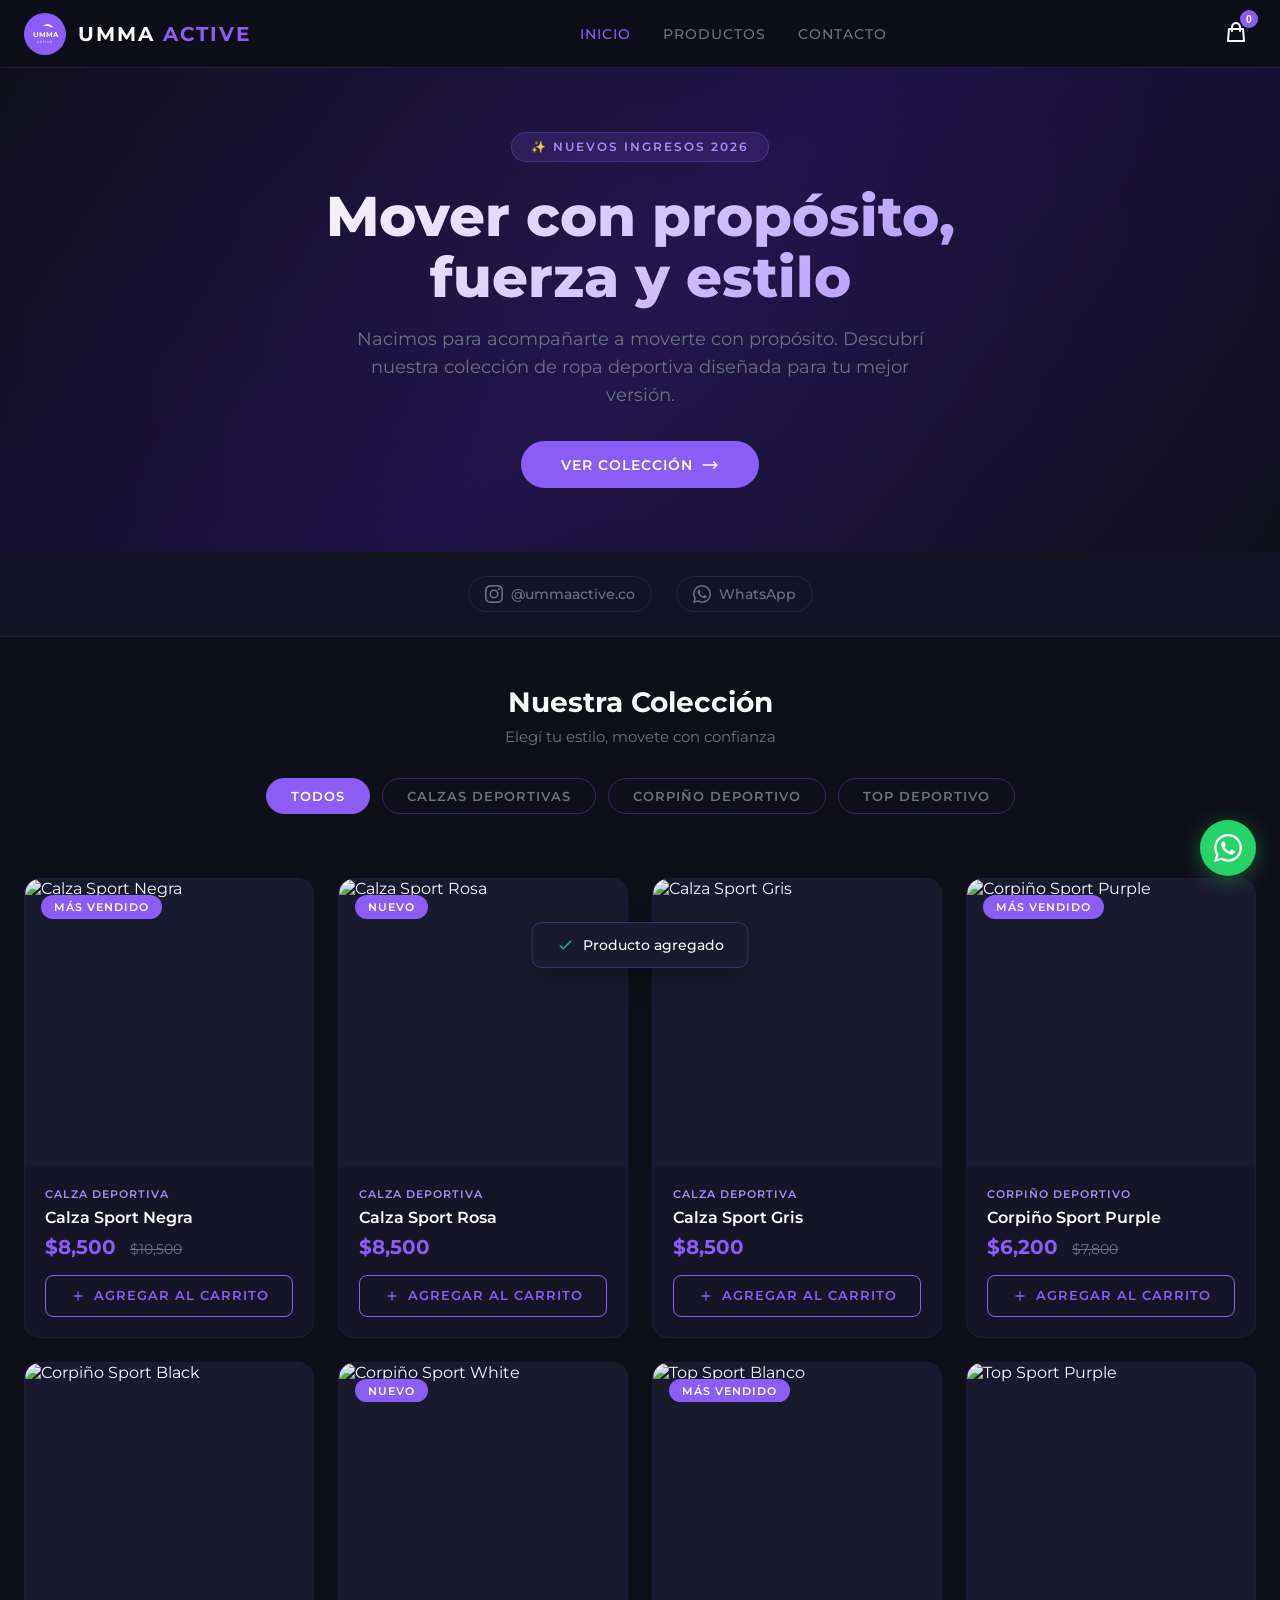
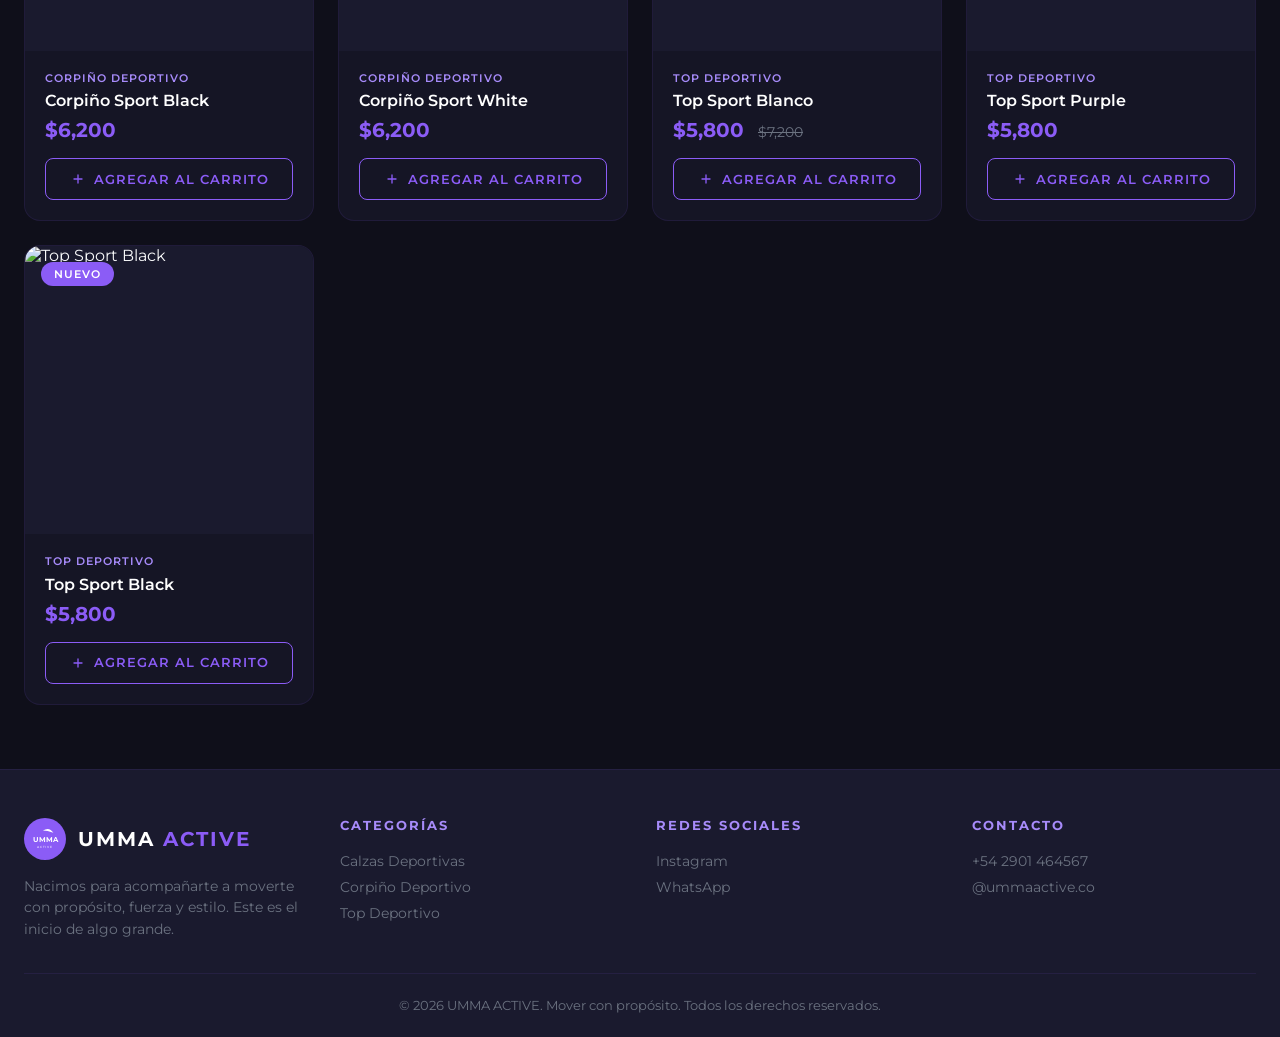
==== index.html @ 237dda47 "Initial commit: UMMA ACTIVE e-commerce website - Complete e-commerce website with product catalog - " ====
<!DOCTYPE html>
<html lang="es">
<head>
    <meta charset="UTF-8">
    <meta name="viewport" content="width=device-width, initial-scale=1.0">
    <title>UMMA ACTIVE - Mover con propósito</title>
    
    <!-- CSS External -->
    <link rel="stylesheet" href="css/style.css">
    
    <!-- Favicon -->
    <link rel="icon" type="image/x-icon" href="assets/favicon.ico">
</head>
<body>

    <!-- Header -->
    <header class="header">
        <div class="header-inner">
            <a href="#" class="logo">
                <svg class="logo-icon" viewBox="0 0 100 100">
                    <circle cx="50" cy="50" r="50" fill="#8B5CF6"/>
                    <path d="M45 30 Q60 20 70 35 Q55 30 45 30Z" fill="white"/>
                    <text x="50" y="58" text-anchor="middle" fill="white" font-family="Montserrat, sans-serif" font-size="16" font-weight="700">UMMA</text>
                    <text x="50" y="72" text-anchor="middle" fill="white" font-family="Montserrat, sans-serif" font-size="8" font-weight="500" letter-spacing="2">ACTIVE</text>
                </svg>
                <span class="logo-text">UMMA <span>ACTIVE</span></span>
            </a>

            <nav>
                <ul class="nav-links">
                    <li><a href="#" class="active" onclick="irASegion('inicio')">Inicio</a></li>
                    <li><a href="#" onclick="irASegion('productos')">Productos</a></li>
                    <li><a href="#" onclick="irASegion('contacto')">Contacto</a></li>
                </ul>
            </nav>

            <div class="header-actions">
                <button class="cart-btn" onclick="alternarCarrito()">
                    <svg fill="none" stroke="currentColor" viewBox="0 0 24 24">
                        <path stroke-linecap="round" stroke-linejoin="round" stroke-width="2" d="M16 11V7a4 4 0 00-8 0v4M5 9h14l1 12H4L5 9z"/>
                    </svg>
                    <span class="cart-count" id="cartCount">0</span>
                </button>
                <button class="mobile-menu-btn" onclick="alternarMenuMovil()">
                    <svg fill="none" stroke="currentColor" viewBox="0 0 24 24">
                        <path stroke-linecap="round" stroke-linejoin="round" stroke-width="2" d="M4 6h16M4 12h16M4 18h16"/>
                    </svg>
                </button>
            </div>
        </div>
    </header>

    <!-- Hero -->
    <section class="hero" id="inicio">
        <div class="hero-content">
            <div class="hero-badge">✨ Nuevos ingresos 2026</div>
            <h1>Mover con propósito, fuerza y estilo</h1>
            <p>Nacimos para acompañarte a moverte con propósito. Descubrí nuestra colección de ropa deportiva diseñada para tu mejor versión.</p>
            <a href="#" class="hero-cta" onclick="irASegion('productos')">
                Ver Colección
                <svg width="18" height="18" fill="none" stroke="currentColor" viewBox="0 0 24 24">
                    <path stroke-linecap="round" stroke-linejoin="round" stroke-width="2" d="M17 8l4 4m0 0l-4 4m4-4H3"/>
                </svg>
            </a>
        </div>
    </section>

    <!-- Social Bar -->
    <div class="social-bar">
        <a href="https://www.instagram.com/ummaactive.co/" target="_blank" class="social-link">
            <svg viewBox="0 0 24 24" fill="currentColor"><path d="M12 2.163c3.204 0 3.584.012 4.85.07 3.252.148 4.771 1.691 4.919 4.919.058 1.265.069 1.645.069 4.849 0 3.205-.012 3.584-.069 4.849-.149 3.225-1.664 4.771-4.919 4.919-1.266.058-1.644.07-4.85.07-3.204 0-3.584-.012-4.849-.07-3.26-.149-4.771-1.699-4.919-4.92-.058-1.265-.07-1.644-.07-4.849 0-3.204.013-3.583.07-4.849.149-3.227 1.664-4.771 4.919-4.919 1.266-.057 1.645-.069 4.849-.069zM12 0C8.741 0 8.333.014 7.053.072 2.695.272.273 2.69.073 7.052.014 8.333 0 8.741 0 12c0 3.259.014 3.668.072 4.948.2 4.358 2.618 6.78 6.98 6.98C8.333 23.986 8.741 24 12 24c3.259 0 3.668-.014 4.948-.072 4.354-.2 6.782-2.618 6.979-6.98.059-1.28.073-1.689.073-4.948 0-3.259-.014-3.667-.072-4.947-.196-4.354-2.617-6.78-6.979-6.98C15.668.014 15.259 0 12 0zm0 5.838a6.162 6.162 0 100 12.324 6.162 6.162 0 000-12.324zM12 16a4 4 0 110-8 4 4 0 010 8zm6.406-11.845a1.44 1.44 0 100 2.881 1.44 1.44 0 000-2.881z"/></svg>
            @ummaactive.co
        </a>
        <a href="https://wa.me/542901464567" target="_blank" class="social-link">
            <svg viewBox="0 0 24 24" fill="currentColor"><path d="M17.472 14.382c-.297-.149-1.758-.867-2.03-.967-.273-.099-.471-.148-.67.15-.197.297-.767.966-.94 1.164-.173.199-.347.223-.644.075-.297-.15-1.255-.463-2.39-1.475-.883-.788-1.48-1.761-1.653-2.059-.173-.297-.018-.458.13-.606.134-.133.298-.347.446-.52.149-.174.198-.298.298-.497.099-.198.05-.371-.025-.52-.075-.149-.669-1.612-.916-2.207-.242-.579-.487-.5-.669-.51-.173-.008-.371-.01-.57-.01-.198 0-.52.074-.792.372-.272.297-1.04 1.016-1.04 2.479 0 1.462 1.065 2.875 1.213 3.074.149.198 2.096 3.2 5.077 4.487.709.306 1.262.489 1.694.625.712.227 1.36.195 1.871.118.571-.085 1.758-.719 2.006-1.413.248-.694.248-1.289.173-1.413-.074-.124-.272-.198-.57-.347m-5.421 7.403h-.004a9.87 9.87 0 01-5.031-1.378l-.361-.214-3.741.982.998-3.648-.235-.374a9.86 9.86 0 01-1.51-5.26c.001-5.45 4.436-9.884 9.888-9.884 2.64 0 5.122 1.03 6.988 2.898a9.825 9.825 0 012.893 6.994c-.003 5.45-4.437 9.884-9.885 9.884m8.413-18.297A11.815 11.815 0 0012.05 0C5.495 0 .16 5.335.157 11.892c0 2.096.547 4.142 1.588 5.945L.057 24l6.305-1.654a11.882 11.882 0 005.683 1.448h.005c6.554 0 11.89-5.335 11.893-11.893a11.821 11.821 0 00-3.48-8.413z"/></svg>
            WhatsApp
        </a>
    </div>

    <!-- Products -->
    <section class="categories" id="productos">
        <div class="categories-header">
            <h2>Nuestra Colección</h2>
            <p>Elegí tu estilo, movete con confianza</p>
        </div>

        <div class="category-tabs">
            <button class="category-tab active" onclick="filtrarProductos('all', this)">Todos</button>
            <button class="category-tab" onclick="filtrarProductos('calzas', this)">Calzas Deportivas</button>
            <button class="category-tab" onclick="filtrarProductos('corpiño', this)">Corpiño Deportivo</button>
            <button class="category-tab" onclick="filtrarProductos('top', this)">Top Deportivo</button>
        </div>
    </section>

    <section class="products-section">
        <div class="products-grid" id="productsGrid">
        </div>
    </section>

    <!-- Footer -->
    <footer class="footer" id="contacto">
        <div class="footer-inner">
            <div class="footer-brand">
                <a href="#" class="logo">
                    <svg class="logo-icon" viewBox="0 0 100 100">
                        <circle cx="50" cy="50" r="50" fill="#8B5CF6"/>
                        <path d="M45 30 Q60 20 70 35 Q55 30 45 30Z" fill="white"/>
                        <text x="50" y="58" text-anchor="middle" fill="white" font-family="Montserrat, sans-serif" font-size="16" font-weight="700">UMMA</text>
                        <text x="50" y="72" text-anchor="middle" fill="white" font-family="Montserrat, sans-serif" font-size="8" font-weight="500" letter-spacing="2">ACTIVE</text>
                    </svg>
                    <span class="logo-text">UMMA <span>ACTIVE</span></span>
                </a>
                <p>Nacimos para acompañarte a moverte con propósito, fuerza y estilo. Este es el inicio de algo grande.</p>
            </div>
            <div class="footer-col">
                <h4>Categorías</h4>
                <a href="#" onclick="filtrarProductos('calzas', document.querySelector('.category-tab')); irASegion('productos');">Calzas Deportivas</a>
                <a href="#" onclick="filtrarProductos('corpiño', document.querySelector('.category-tab')); irASegion('productos');">Corpiño Deportivo</a>
                <a href="#" onclick="filtrarProductos('top', document.querySelector('.category-tab')); irASegion('productos');">Top Deportivo</a>
            </div>
            <div class="footer-col">
                <h4>Redes Sociales</h4>
                <a href="https://www.instagram.com/ummaactive.co/" target="_blank">Instagram</a>
                <a href="https://wa.me/542901464567" target="_blank">WhatsApp</a>
            </div>
            <div class="footer-col">
                <h4>Contacto</h4>
                <a href="https://wa.me/542901464567" target="_blank">+54 2901 464567</a>
                <a href="https://www.instagram.com/ummaactive.co/" target="_blank">@ummaactive.co</a>
            </div>
        </div>
        <div class="footer-bottom">
            <p>© 2026 UMMA ACTIVE. Mover con propósito. Todos los derechos reservados.</p>
        </div>
    </footer>

    <!-- WhatsApp Float -->
    <a href="https://wa.me/542901464567" target="_blank" class="whatsapp-float" title="Escribinos por WhatsApp">
        <svg viewBox="0 0 24 24" fill="currentColor"><path d="M17.472 14.382c-.297-.149-1.758-.867-2.03-.967-.273-.099-.471-.148-.67.15-.197.297-.767.966-.94 1.164-.173.199-.347.223-.644.075-.297-.15-1.255-.463-2.39-1.475-.883-.788-1.48-1.761-1.653-2.059-.173-.297-.018-.458.13-.606.134-.133.298-.347.446-.52.149-.174.198-.298.298-.497.099-.198.05-.371-.025-.52-.075-.149-.669-1.612-.916-2.207-.242-.579-.487-.5-.669-.51-.173-.008-.371-.01-.57-.01-.198 0-.52.074-.792.372-.272.297-1.04 1.016-1.04 2.479 0 1.462 1.065 2.875 1.213 3.074.149.198 2.096 3.2 5.077 4.487.709.306 1.262.489 1.694.625.712.227 1.36.195 1.871.118.571-.085 1.758-.719 2.006-1.413.248-.694.248-1.289.173-1.413-.074-.124-.272-.198-.57-.347m-5.421 7.403h-.004a9.87 9.87 0 01-5.031-1.378l-.361-.214-3.741.982.998-3.648-.235-.374a9.86 9.86 0 01-1.51-5.26c.001-5.45 4.436-9.884 9.888-9.884 2.64 0 5.122 1.03 6.988 2.898a9.825 9.825 0 012.893 6.994c-.003 5.45-4.437 9.884-9.885 9.884m8.413-18.297A11.815 11.815 0 0012.05 0C5.495 0 .16 5.335.157 11.892c0 2.096.547 4.142 1.588 5.945L.057 24l6.305-1.654a11.882 11.882 0 005.683 1.448h.005c6.554 0 11.89-5.335 11.893-11.893a11.821 11.821 0 00-3.48-8.413z"/></svg>
    </a>

    <!-- Cart Overlay -->
    <div class="cart-overlay" id="cartOverlay" onclick="alternarCarrito()"></div>

    <!-- Cart Sidebar -->
    <div class="cart-sidebar" id="cartSidebar">
        <div class="cart-header">
            <h3>
                <svg width="20" height="20" fill="none" stroke="currentColor" viewBox="0 0 24 24"><path stroke-linecap="round" stroke-linejoin="round" stroke-width="2" d="M16 11V7a4 4 0 00-8 0v4M5 9h14l1 12H4L5 9z"/></svg>
                Tu Carrito
            </h3>
            <button class="cart-close" onclick="alternarCarrito()">
                <svg fill="none" stroke="currentColor" viewBox="0 0 24 24"><path stroke-linecap="round" stroke-linejoin="round" stroke-width="2" d="M6 18L18 6M6 6l12 12"/></svg>
            </button>
        </div>
        <div class="cart-items" id="cartItems">
            <div class="cart-empty" id="cartEmpty">
                <svg fill="none" stroke="currentColor" viewBox="0 0 24 24"><path stroke-linecap="round" stroke-linejoin="round" stroke-width="1" d="M16 11V7a4 4 0 00-8 0v4M5 9h14l1 12H4L5 9z"/></svg>
                <p>Tu carrito está vacío</p>
            </div>
        </div>
        <div class="cart-footer" id="cartFooter" style="display:none;">
            <div class="cart-total">
                <span class="cart-total-label">Total</span>
                <span class="cart-total-amount" id="cartTotal">$0</span>
            </div>
            <button class="checkout-btn" onclick="abrirPago()">
                <svg width="18" height="18" fill="none" stroke="currentColor" viewBox="0 0 24 24"><path stroke-linecap="round" stroke-linejoin="round" stroke-width="2" d="M9 5H7a2 2 0 00-2 2v12a2 2 0 002 2h10a2 2 0 002-2V7a2 2 0 00-2-2h-2M9 5a2 2 0 002 2h2a2 2 0 002-2M9 5a2 2 0 012-2h2a2 2 0 012 2"/></svg>
                Finalizar Compra
            </button>
        </div>
    </div>

    <!-- Checkout Modal -->
    <div class="modal-overlay" id="checkoutModal">
        <div class="modal">
            <div class="modal-header">
                <h3>Finalizar Pedido</h3>
                <button class="modal-close" onclick="cerrarPago()">
                    <svg fill="none" stroke="currentColor" viewBox="0 0 24 24"><path stroke-linecap="round" stroke-linejoin="round" stroke-width="2" d="M6 18L18 6M6 6l12 12"/></svg>
                </button>
            </div>
            <div class="modal-body" id="checkoutBody">
                <div class="order-summary" id="orderSummary"></div>

                <form id="checkoutForm" action="https://formspree.io/f/xojrrvgq" method="POST" onsubmit="enviarPedido(event)">
                    <div class="form-group">
                        <label>Nombre Completo</label>
                        <input type="text" id="customerName" name="name" required placeholder="Tu nombre completo">
                    </div>
                    <div class="form-group">
                        <label>Teléfono / WhatsApp</label>
                        <input type="tel" id="customerPhone" name="phone" required placeholder="+54 2901 464567">
                    </div>
                    <div class="form-group">
                        <label>Dirección de Envío</label>
                        <input type="text" id="customerAddress" name="address" required placeholder="Tu dirección completa">
                    </div>
                    <div class="form-group">
                        <label>Notas (opcional)</label>
                        <textarea id="customerNotes" name="notes" placeholder="Talle, color preferido, etc."></textarea>
                    </div>
                    <!-- Hidden field for order details -->
                    <input type="hidden" id="orderDetails" name="order_details">
                    <button type="submit" class="confirm-btn" id="confirmBtn">
                        Confirmar Pedido
                    </button>
                </form>

                <div id="successView" class="hidden">
                    <div class="success-message">
                        <div class="success-icon">
                            <svg fill="none" stroke="currentColor" viewBox="0 0 24 24"><path stroke-linecap="round" stroke-linejoin="round" stroke-width="2" d="M5 13l4 4L19 7"/></svg>
                        </div>
                        <h3>¡Pedido Enviado! 🎉</h3>
                        <p>Tu pedido ha sido enviado por email. Nos pondremos en contacto contigo por WhatsApp para confirmar los detalles.</p>
                        <br>
                        <a href="https://wa.me/542901464567" target="_blank" class="hero-cta" style="display:inline-flex;">
                            <svg width="18" height="18" viewBox="0 0 24 24" fill="currentColor"><path d="M17.472 14.382c-.297-.149-1.758-.867-2.03-.967-.273-.099-.471-.148-.67.15-.197.297-.767.966-.94 1.164-.173.199-.347.223-.644.075-.297-.15-1.255-.463-2.39-1.475-.883-.788-1.48-1.761-1.653-2.059-.173-.297-.018-.458.13-.606.134-.133.298-.347.446-.52.149-.174.198-.298.298-.497.099-.198.05-.371-.025-.52-.075-.149-.669-1.612-.916-2.207-.242-.579-.487-.5-.669-.51-.173-.008-.371-.01-.57-.01-.198 0-.52.074-.792.372-.272.297-1.04 1.016-1.04 2.479 0 1.462 1.065 2.875 1.213 3.074.149.198 2.096 3.2 5.077 4.487.709.306 1.262.489 1.694.625.712.227 1.36.195 1.871.118.571-.085 1.758-.719 2.006-1.413.248-.694.248-1.289.173-1.413-.074-.124-.272-.198-.57-.347m-5.421 7.403h-.004a9.87 9.87 0 01-5.031-1.378l-.361-.214-3.741.982.998-3.648-.235-.374a9.86 9.86 0 01-1.51-5.26c.001-5.45 4.436-9.884 9.888-9.884 2.64 0 5.122 1.03 6.988 2.898a9.825 9.825 0 012.893 6.994c-.003 5.45-4.437 9.884-9.885 9.884m8.413-18.297A11.815 11.815 0 0012.05 0C5.495 0 .16 5.335.157 11.892c0 2.096.547 4.142 1.588 5.945L.057 24l6.305-1.654a11.882 11.882 0 005.683 1.448h.005c6.554 0 11.89-5.335 11.893-11.893a11.821 11.821 0 00-3.48-8.413z"/></svg>
                            Contactar por WhatsApp
                        </a>
                    </div>
                </div>
            </div>
        </div>
    </div>

    <!-- Toast -->
    <div class="toast" id="toast">
        <svg fill="none" stroke="currentColor" viewBox="0 0 24 24"><path stroke-linecap="round" stroke-linejoin="round" stroke-width="2" d="M5 13l4 4L19 7"/></svg>
        <span id="toastMsg">Producto agregado</span>
    </div>

    <!-- JavaScript External -->
    <script src="js/script.js"></script>
</body>
</html>
---- css/style.css ----
@import url('https://fonts.googleapis.com/css2?family=Montserrat:wght@300;400;500;600;700;800&display=swap');

* {
    margin: 0;
    padding: 0;
    box-sizing: border-box;
}

:root {
    --primary: #8B5CF6;
    --primary-dark: #7C3AED;
    --primary-light: #A78BFA;
    --dark: #1a1a2e;
    --darker: #0f0f1a;
    --light: #f8f9fa;
    --gray: #6b7280;
    --gray-light: #e5e7eb;
    --white: #ffffff;
    --success: #10b981;
    --danger: #ef4444;
}

body {
    font-family: 'Montserrat', sans-serif;
    background-color: var(--darker);
    color: var(--light);
    overflow-x: hidden;
}

/* Header */
.header {
    position: fixed;
    top: 0;
    left: 0;
    right: 0;
    z-index: 1000;
    background: rgba(15, 15, 26, 0.95);
    backdrop-filter: blur(20px);
    border-bottom: 1px solid rgba(139, 92, 246, 0.2);
    transition: all 0.3s ease;
}

.header-inner {
    max-width: 1280px;
    margin: 0 auto;
    padding: 0.75rem 1.5rem;
    display: flex;
    align-items: center;
    justify-content: space-between;
}

.logo {
    display: flex;
    align-items: center;
    gap: 0.75rem;
    text-decoration: none;
    color: var(--white);
}

.logo-icon {
    width: 42px;
    height: 42px;
}

.logo-text {
    font-size: 1.25rem;
    font-weight: 700;
    letter-spacing: 2px;
}

.logo-text span {
    color: var(--primary);
}

.nav-links {
    display: flex;
    align-items: center;
    gap: 2rem;
    list-style: none;
}

.nav-links a {
    color: var(--gray);
    text-decoration: none;
    font-size: 0.875rem;
    font-weight: 500;
    letter-spacing: 1px;
    text-transform: uppercase;
    transition: color 0.3s;
    cursor: pointer;
}

.nav-links a:hover, .nav-links a.active {
    color: var(--primary);
}

.header-actions {
    display: flex;
    align-items: center;
    gap: 1rem;
}

.cart-btn {
    position: relative;
    background: none;
    border: none;
    color: var(--light);
    cursor: pointer;
    padding: 0.5rem;
    transition: color 0.3s;
}

.cart-btn:hover {
    color: var(--primary);
}

.cart-btn svg {
    width: 24px;
    height: 24px;
}

.cart-count {
    position: absolute;
    top: -2px;
    right: -2px;
    background: var(--primary);
    color: white;
    font-size: 0.65rem;
    font-weight: 700;
    width: 18px;
    height: 18px;
    border-radius: 50%;
    display: flex;
    align-items: center;
    justify-content: center;
}

.mobile-menu-btn {
    display: none;
    background: none;
    border: none;
    color: var(--light);
    cursor: pointer;
    padding: 0.5rem;
}

.mobile-menu-btn svg {
    width: 24px;
    height: 24px;
}

/* Hero */
.hero {
    margin-top: 68px;
    padding: 4rem 1.5rem;
    text-align: center;
    background: linear-gradient(135deg, var(--darker) 0%, #1a1040 50%, var(--darker) 100%);
    position: relative;
    overflow: hidden;
}

.hero::before {
    content: '';
    position: absolute;
    top: -50%;
    left: -50%;
    width: 200%;
    height: 200%;
    background: radial-gradient(circle at 50% 50%, rgba(139, 92, 246, 0.08) 0%, transparent 50%);
    animation: heroGlow 8s ease-in-out infinite;
}

@keyframes heroGlow {
    0%, 100% { transform: scale(1); opacity: 0.5; }
    50% { transform: scale(1.1); opacity: 1; }
}

.hero-content {
    position: relative;
    z-index: 1;
    max-width: 800px;
    margin: 0 auto;
}

.hero-badge {
    display: inline-block;
    background: rgba(139, 92, 246, 0.15);
    border: 1px solid rgba(139, 92, 246, 0.3);
    color: var(--primary-light);
    padding: 0.4rem 1.2rem;
    border-radius: 50px;
    font-size: 0.75rem;
    font-weight: 600;
    letter-spacing: 2px;
    text-transform: uppercase;
    margin-bottom: 1.5rem;
}

.hero h1 {
    font-size: clamp(2rem, 5vw, 3.5rem);
    font-weight: 800;
    line-height: 1.1;
    margin-bottom: 1rem;
    background: linear-gradient(135deg, var(--white) 0%, var(--primary-light) 100%);
    -webkit-background-clip: text;
    -webkit-text-fill-color: transparent;
    background-clip: text;
}

.hero p {
    font-size: 1.1rem;
    color: var(--gray);
    max-width: 600px;
    margin: 0 auto 2rem;
    line-height: 1.6;
}

.hero-cta {
    display: inline-flex;
    align-items: center;
    gap: 0.5rem;
    background: var(--primary);
    color: white;
    padding: 0.9rem 2.5rem;
    border-radius: 50px;
    text-decoration: none;
    font-weight: 600;
    font-size: 0.9rem;
    letter-spacing: 1px;
    text-transform: uppercase;
    transition: all 0.3s;
    border: none;
    cursor: pointer;
}

.hero-cta:hover {
    background: var(--primary-dark);
    transform: translateY(-2px);
    box-shadow: 0 10px 30px rgba(139, 92, 246, 0.3);
}

/* Social Bar */
.social-bar {
    display: flex;
    justify-content: center;
    gap: 1.5rem;
    padding: 1.5rem;
    background: rgba(26, 26, 46, 0.5);
    border-bottom: 1px solid rgba(139, 92, 246, 0.1);
}

.social-link {
    display: flex;
    align-items: center;
    gap: 0.5rem;
    color: var(--gray);
    text-decoration: none;
    font-size: 0.85rem;
    font-weight: 500;
    transition: all 0.3s;
    padding: 0.5rem 1rem;
    border-radius: 50px;
    border: 1px solid rgba(107, 114, 128, 0.2);
}

.social-link:hover {
    color: var(--primary);
    border-color: var(--primary);
    background: rgba(139, 92, 246, 0.1);
}

.social-link svg {
    width: 18px;
    height: 18px;
}

/* Categories */
.categories {
    padding: 3rem 1.5rem 1rem;
    max-width: 1280px;
    margin: 0 auto;
}

.categories-header {
    text-align: center;
    margin-bottom: 2rem;
}

.categories-header h2 {
    font-size: 1.75rem;
    font-weight: 700;
    margin-bottom: 0.5rem;
}

.categories-header p {
    color: var(--gray);
    font-size: 0.95rem;
}

.category-tabs {
    display: flex;
    justify-content: center;
    gap: 0.75rem;
    flex-wrap: wrap;
    margin-bottom: 2rem;
}

.category-tab {
    padding: 0.6rem 1.5rem;
    border-radius: 50px;
    border: 1px solid rgba(139, 92, 246, 0.3);
    background: transparent;
    color: var(--gray);
    font-family: 'Montserrat', sans-serif;
    font-size: 0.8rem;
    font-weight: 600;
    letter-spacing: 1px;
    text-transform: uppercase;
    cursor: pointer;
    transition: all 0.3s;
}

.category-tab:hover {
    border-color: var(--primary);
    color: var(--primary);
}

.category-tab.active {
    background: var(--primary);
    border-color: var(--primary);
    color: white;
}

/* Products Grid */
.products-section {
    padding: 1rem 1.5rem 4rem;
    max-width: 1280px;
    margin: 0 auto;
}

.products-grid {
    display: grid;
    grid-template-columns: repeat(auto-fill, minmax(280px, 1fr));
    gap: 1.5rem;
}

.product-card {
    background: rgba(26, 26, 46, 0.6);
    border: 1px solid rgba(139, 92, 246, 0.1);
    border-radius: 16px;
    overflow: hidden;
    transition: all 0.4s ease;
    position: relative;
}

.product-card:hover {
    transform: translateY(-5px);
    border-color: rgba(139, 92, 246, 0.3);
    box-shadow: 0 20px 40px rgba(0, 0, 0, 0.3);
}

.product-image-wrap {
    position: relative;
    overflow: hidden;
    aspect-ratio: 1 / 1;
    background: var(--dark);
}

.product-image-wrap img {
    width: 100%;
    height: 100%;
    object-fit: cover;
    transition: transform 0.5s ease;
}

.product-card:hover .product-image-wrap img {
    transform: scale(1.05);
}

.product-badge {
    position: absolute;
    top: 1rem;
    left: 1rem;
    background: var(--primary);
    color: white;
    padding: 0.3rem 0.8rem;
    border-radius: 50px;
    font-size: 0.7rem;
    font-weight: 600;
    letter-spacing: 1px;
    text-transform: uppercase;
}

.product-info {
    padding: 1.25rem;
}

.product-category {
    font-size: 0.7rem;
    color: var(--primary-light);
    font-weight: 600;
    letter-spacing: 1px;
    text-transform: uppercase;
    margin-bottom: 0.4rem;
}

.product-name {
    font-size: 1rem;
    font-weight: 600;
    margin-bottom: 0.5rem;
    color: var(--white);
}

.product-price {
    font-size: 1.25rem;
    font-weight: 700;
    color: var(--primary);
    margin-bottom: 1rem;
}

.product-price .original {
    font-size: 0.85rem;
    color: var(--gray);
    text-decoration: line-through;
    margin-left: 0.5rem;
    font-weight: 400;
}

.add-to-cart-btn {
    width: 100%;
    padding: 0.75rem;
    background: transparent;
    border: 1px solid var(--primary);
    color: var(--primary);
    font-family: 'Montserrat', sans-serif;
    font-size: 0.8rem;
    font-weight: 600;
    letter-spacing: 1px;
    text-transform: uppercase;
    border-radius: 8px;
    cursor: pointer;
    transition: all 0.3s;
    display: flex;
    align-items: center;
    justify-content: center;
    gap: 0.5rem;
}

.add-to-cart-btn:hover {
    background: var(--primary);
    color: white;
}

.add-to-cart-btn.added {
    background: var(--success);
    border-color: var(--success);
    color: white;
}

/* Cart Sidebar */
.cart-overlay {
    position: fixed;
    top: 0;
    left: 0;
    right: 0;
    bottom: 0;
    background: rgba(0, 0, 0, 0.6);
    z-index: 2000;
    opacity: 0;
    visibility: hidden;
    transition: all 0.3s;
}

.cart-overlay.open {
    opacity: 1;
    visibility: visible;
}

.cart-sidebar {
    position: fixed;
    top: 0;
    right: -420px;
    width: 400px;
    max-width: 90vw;
    height: 100vh;
    background: var(--dark);
    z-index: 2001;
    transition: right 0.4s cubic-bezier(0.4, 0, 0.2, 1);
    display: flex;
    flex-direction: column;
    border-left: 1px solid rgba(139, 92, 246, 0.2);
}

.cart-sidebar.open {
    right: 0;
}

.cart-header {
    padding: 1.5rem;
    border-bottom: 1px solid rgba(139, 92, 246, 0.1);
    display: flex;
    align-items: center;
    justify-content: space-between;
}

.cart-header h3 {
    font-size: 1.1rem;
    font-weight: 700;
    display: flex;
    align-items: center;
    gap: 0.5rem;
}

.cart-close {
    background: none;
    border: none;
    color: var(--gray);
    cursor: pointer;
    padding: 0.5rem;
    transition: color 0.3s;
}

.cart-close:hover {
    color: var(--danger);
}

.cart-close svg {
    width: 20px;
    height: 20px;
}

.cart-items {
    flex: 1;
    overflow-y: auto;
    padding: 1rem 1.5rem;
}

.cart-item {
    display: flex;
    gap: 1rem;
    padding: 1rem 0;
    border-bottom: 1px solid rgba(139, 92, 246, 0.05);
    animation: cartItemIn 0.3s ease;
}

@keyframes cartItemIn {
    from { opacity: 0; transform: translateX(20px); }
    to { opacity: 1; transform: translateX(0); }
}

.cart-item-img {
    width: 70px;
    height: 70px;
    border-radius: 10px;
    overflow: hidden;
    flex-shrink: 0;
    background: var(--darker);
}

.cart-item-img img {
    width: 100%;
    height: 100%;
    object-fit: cover;
}

.cart-item-details {
    flex: 1;
}

.cart-item-name {
    font-size: 0.85rem;
    font-weight: 600;
    margin-bottom: 0.25rem;
}

.cart-item-price {
    font-size: 0.9rem;
    color: var(--primary);
    font-weight: 600;
}

.cart-item-controls {
    display: flex;
    align-items: center;
    gap: 0.5rem;
    margin-top: 0.5rem;
}

.qty-btn {
    width: 28px;
    height: 28px;
    border-radius: 6px;
    border: 1px solid rgba(139, 92, 246, 0.3);
    background: transparent;
    color: var(--light);
    font-size: 0.9rem;
    cursor: pointer;
    display: flex;
    align-items: center;
    justify-content: center;
    transition: all 0.2s;
}

.qty-btn:hover {
    background: var(--primary);
    border-color: var(--primary);
}

.qty-display {
    font-size: 0.85rem;
    font-weight: 600;
    min-width: 24px;
    text-align: center;
}

.cart-item-remove {
    background: none;
    border: none;
    color: var(--gray);
    cursor: pointer;
    padding: 0.25rem;
    transition: color 0.3s;
    align-self: flex-start;
}

.cart-item-remove:hover {
    color: var(--danger);
}

.cart-item-remove svg {
    width: 16px;
    height: 16px;
}

.cart-empty {
    text-align: center;
    padding: 3rem 1rem;
    color: var(--gray);
}

.cart-empty svg {
    width: 60px;
    height: 60px;
    margin-bottom: 1rem;
    opacity: 0.3;
}

.cart-empty p {
    font-size: 0.9rem;
}

.cart-footer {
    padding: 1.5rem;
    border-top: 1px solid rgba(139, 92, 246, 0.1);
    background: rgba(15, 15, 26, 0.5);
}

.cart-total {
    display: flex;
    justify-content: space-between;
    align-items: center;
    margin-bottom: 1rem;
}

.cart-total-label {
    font-size: 0.9rem;
    color: var(--gray);
    font-weight: 500;
}

.cart-total-amount {
    font-size: 1.4rem;
    font-weight: 700;
    color: var(--primary);
}

.checkout-btn {
    width: 100%;
    padding: 1rem;
    background: var(--primary);
    color: white;
    border: none;
    border-radius: 10px;
    font-family: 'Montserrat', sans-serif;
    font-size: 0.9rem;
    font-weight: 700;
    letter-spacing: 1px;
    text-transform: uppercase;
    cursor: pointer;
    transition: all 0.3s;
    display: flex;
    align-items: center;
    justify-content: center;
    gap: 0.5rem;
}

.checkout-btn:hover {
    background: var(--primary-dark);
    transform: translateY(-1px);
}

.checkout-btn:disabled {
    opacity: 0.5;
    cursor: not-allowed;
    transform: none;
}

/* Checkout Modal */
.modal-overlay {
    position: fixed;
    top: 0;
    left: 0;
    right: 0;
    bottom: 0;
    background: rgba(0, 0, 0, 0.7);
    z-index: 3000;
    display: flex;
    align-items: center;
    justify-content: center;
    opacity: 0;
    visibility: hidden;
    transition: all 0.3s;
    padding: 1rem;
}

.modal-overlay.open {
    opacity: 1;
    visibility: visible;
}

.modal {
    background: var(--dark);
    border: 1px solid rgba(139, 92, 246, 0.2);
    border-radius: 20px;
    width: 100%;
    max-width: 500px;
    max-height: 90vh;
    overflow-y: auto;
    transform: scale(0.9);
    transition: transform 0.3s;
}

.modal-overlay.open .modal {
    transform: scale(1);
}

.modal-header {
    padding: 1.5rem;
    border-bottom: 1px solid rgba(139, 92, 246, 0.1);
    display: flex;
    align-items: center;
    justify-content: space-between;
}

.modal-header h3 {
    font-size: 1.1rem;
    font-weight: 700;
}

.modal-close {
    background: none;
    border: none;
    color: var(--gray);
    cursor: pointer;
    padding: 0.5rem;
}

.modal-close svg {
    width: 20px;
    height: 20px;
}

.modal-body {
    padding: 1.5rem;
}

.form-group {
    margin-bottom: 1.25rem;
}

.form-group label {
    display: block;
    font-size: 0.8rem;
    font-weight: 600;
    color: var(--gray);
    letter-spacing: 1px;
    text-transform: uppercase;
    margin-bottom: 0.5rem;
}

.form-group input,
.form-group textarea,
.form-group select {
    width: 100%;
    padding: 0.8rem 1rem;
    background: rgba(26, 26, 46, 0.8);
    border: 1px solid rgba(139, 92, 246, 0.2);
    border-radius: 10px;
    color: var(--light);
    font-family: 'Montserrat', sans-serif;
    font-size: 0.9rem;
    transition: border-color 0.3s;
}

.form-group input:focus,
.form-group textarea:focus,
.form-group select:focus {
    outline: none;
    border-color: var(--primary);
}

.form-group textarea {
    resize: vertical;
    min-height: 80px;
}

.order-summary {
    background: rgba(26, 26, 46, 0.5);
    border-radius: 12px;
    padding: 1rem;
    margin-bottom: 1.5rem;
}

.order-summary h4 {
    font-size: 0.85rem;
    font-weight: 700;
    margin-bottom: 0.75rem;
    color: var(--primary-light);
    letter-spacing: 1px;
    text-transform: uppercase;
}

.order-item {
    display: flex;
    justify-content: space-between;
    padding: 0.4rem 0;
    font-size: 0.85rem;
}

.order-item-name {
    color: var(--gray);
}

.order-item-price {
    font-weight: 600;
}

.order-total-line {
    display: flex;
    justify-content: space-between;
    padding-top: 0.75rem;
    margin-top: 0.5rem;
    border-top: 1px solid rgba(139, 92, 246, 0.1);
    font-weight: 700;
    font-size: 1.1rem;
}

.order-total-line .total-price {
    color: var(--primary);
}

.confirm-btn {
    width: 100%;
    padding: 1rem;
    background: linear-gradient(135deg, var(--primary), var(--primary-dark));
    color: white;
    border: none;
    border-radius: 10px;
    font-family: 'Montserrat', sans-serif;
    font-size: 0.9rem;
    font-weight: 700;
    letter-spacing: 1px;
    text-transform: uppercase;
    cursor: pointer;
    transition: all 0.3s;
}

.confirm-btn:hover {
    transform: translateY(-2px);
    box-shadow: 0 10px 30px rgba(139, 92, 246, 0.3);
}

/* Success Message */
.success-message {
    text-align: center;
    padding: 2rem;
}

.success-icon {
    width: 80px;
    height: 80px;
    background: rgba(16, 185, 129, 0.1);
    border-radius: 50%;
    display: flex;
    align-items: center;
    justify-content: center;
    margin: 0 auto 1.5rem;
}

.success-icon svg {
    width: 40px;
    height: 40px;
    color: var(--success);
}

.success-message h3 {
    font-size: 1.3rem;
    margin-bottom: 0.5rem;
}

.success-message p {
    color: var(--gray);
    font-size: 0.9rem;
    line-height: 1.6;
}

/* WhatsApp Float */
.whatsapp-float {
    position: fixed;
    bottom: 1.5rem;
    right: 1.5rem;
    z-index: 999;
    width: 56px;
    height: 56px;
    background: #25D366;
    border-radius: 50%;
    display: flex;
    align-items: center;
    justify-content: center;
    color: white;
    text-decoration: none;
    box-shadow: 0 4px 20px rgba(37, 211, 102, 0.4);
    transition: all 0.3s;
    animation: whatsappPulse 2s infinite;
}

.whatsapp-float:hover {
    transform: scale(1.1);
    box-shadow: 0 6px 30px rgba(37, 211, 102, 0.5);
}

.whatsapp-float svg {
    width: 28px;
    height: 28px;
}

@keyframes whatsappPulse {
    0%, 100% { box-shadow: 0 4px 20px rgba(37, 211, 102, 0.4); }
    50% { box-shadow: 0 4px 30px rgba(37, 211, 102, 0.6), 0 0 0 10px rgba(37, 211, 102, 0.1); }
}

/* Footer */
.footer {
    background: var(--dark);
    border-top: 1px solid rgba(139, 92, 246, 0.1);
    padding: 3rem 1.5rem 1.5rem;
}

.footer-inner {
    max-width: 1280px;
    margin: 0 auto;
    display: grid;
    grid-template-columns: repeat(auto-fit, minmax(200px, 1fr));
    gap: 2rem;
}

.footer-brand .logo {
    margin-bottom: 1rem;
}

.footer-brand p {
    color: var(--gray);
    font-size: 0.85rem;
    line-height: 1.6;
}

.footer-col h4 {
    font-size: 0.8rem;
    font-weight: 700;
    letter-spacing: 2px;
    text-transform: uppercase;
    color: var(--primary-light);
    margin-bottom: 1rem;
}

.footer-col a {
    display: block;
    color: var(--gray);
    text-decoration: none;
    font-size: 0.85rem;
    padding: 0.3rem 0;
    transition: color 0.3s;
}

.footer-col a:hover {
    color: var(--primary);
}

.footer-bottom {
    max-width: 1280px;
    margin: 2rem auto 0;
    padding-top: 1.5rem;
    border-top: 1px solid rgba(139, 92, 246, 0.1);
    text-align: center;
    color: var(--gray);
    font-size: 0.8rem;
}

/* Toast */
.toast {
    position: fixed;
    bottom: 2rem;
    left: 50%;
    transform: translateX(-50%) translateY(100px);
    background: var(--dark);
    border: 1px solid rgba(139, 92, 246, 0.3);
    color: var(--light);
    padding: 0.8rem 1.5rem;
    border-radius: 10px;
    font-size: 0.85rem;
    font-weight: 500;
    z-index: 5000;
    transition: transform 0.4s cubic-bezier(0.4, 0, 0.2, 1);
    display: flex;
    align-items: center;
    gap: 0.5rem;
    box-shadow: 0 10px 30px rgba(0, 0, 0, 0.3);
}

.toast.show {
    transform: translateX(-50%) translateY(0);
}

.toast svg {
    width: 18px;
    height: 18px;
    color: var(--success);
}

/* Responsive */
@media (max-width: 768px) {
    .nav-links {
        display: none;
    }

    .mobile-menu-btn {
        display: block;
    }

    .hero {
        padding: 3rem 1rem;
    }

    .products-grid {
        grid-template-columns: repeat(auto-fill, minmax(160px, 1fr));
        gap: 1rem;
    }

    .product-info {
        padding: 1rem;
    }

    .product-name {
        font-size: 0.85rem;
    }

    .product-price {
        font-size: 1rem;
    }

    .social-bar {
        flex-wrap: wrap;
    }

    .category-tabs {
        gap: 0.5rem;
    }

    .category-tab {
        padding: 0.5rem 1rem;
        font-size: 0.7rem;
    }

    .footer-inner {
        grid-template-columns: 1fr;
        text-align: center;
    }

    .footer-brand .logo {
        justify-content: center;
    }
}

@media (max-width: 480px) {
    .products-grid {
        grid-template-columns: repeat(2, 1fr);
        gap: 0.75rem;
    }

    .product-info {
        padding: 0.75rem;
    }

    .add-to-cart-btn {
        padding: 0.5rem;
        font-size: 0.7rem;
    }
}

/* Scrollbar */
::-webkit-scrollbar {
    width: 6px;
}

::-webkit-scrollbar-track {
    background: var(--darker);
}

::-webkit-scrollbar-thumb {
    background: rgba(139, 92, 246, 0.3);
    border-radius: 3px;
}

::-webkit-scrollbar-thumb:hover {
    background: rgba(139, 92, 246, 0.5);
}

.hidden {
    display: none !important;
}
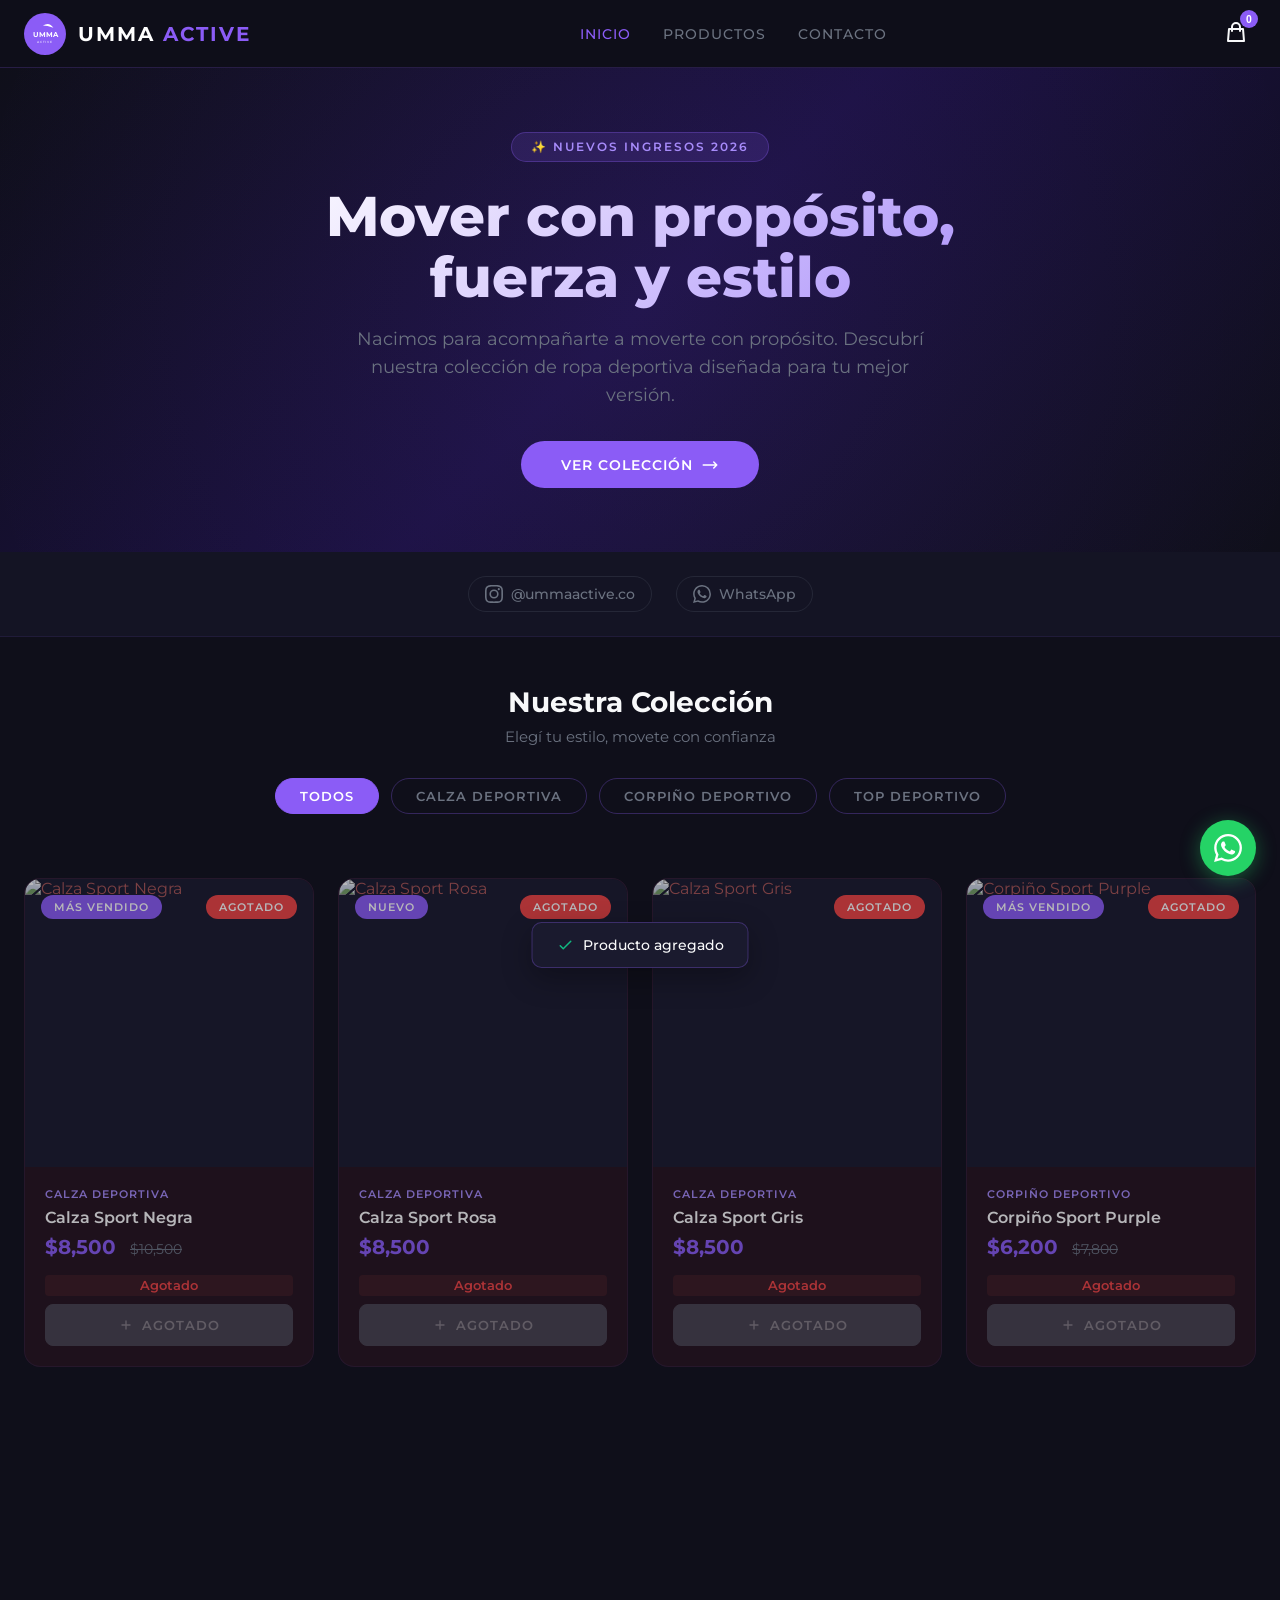
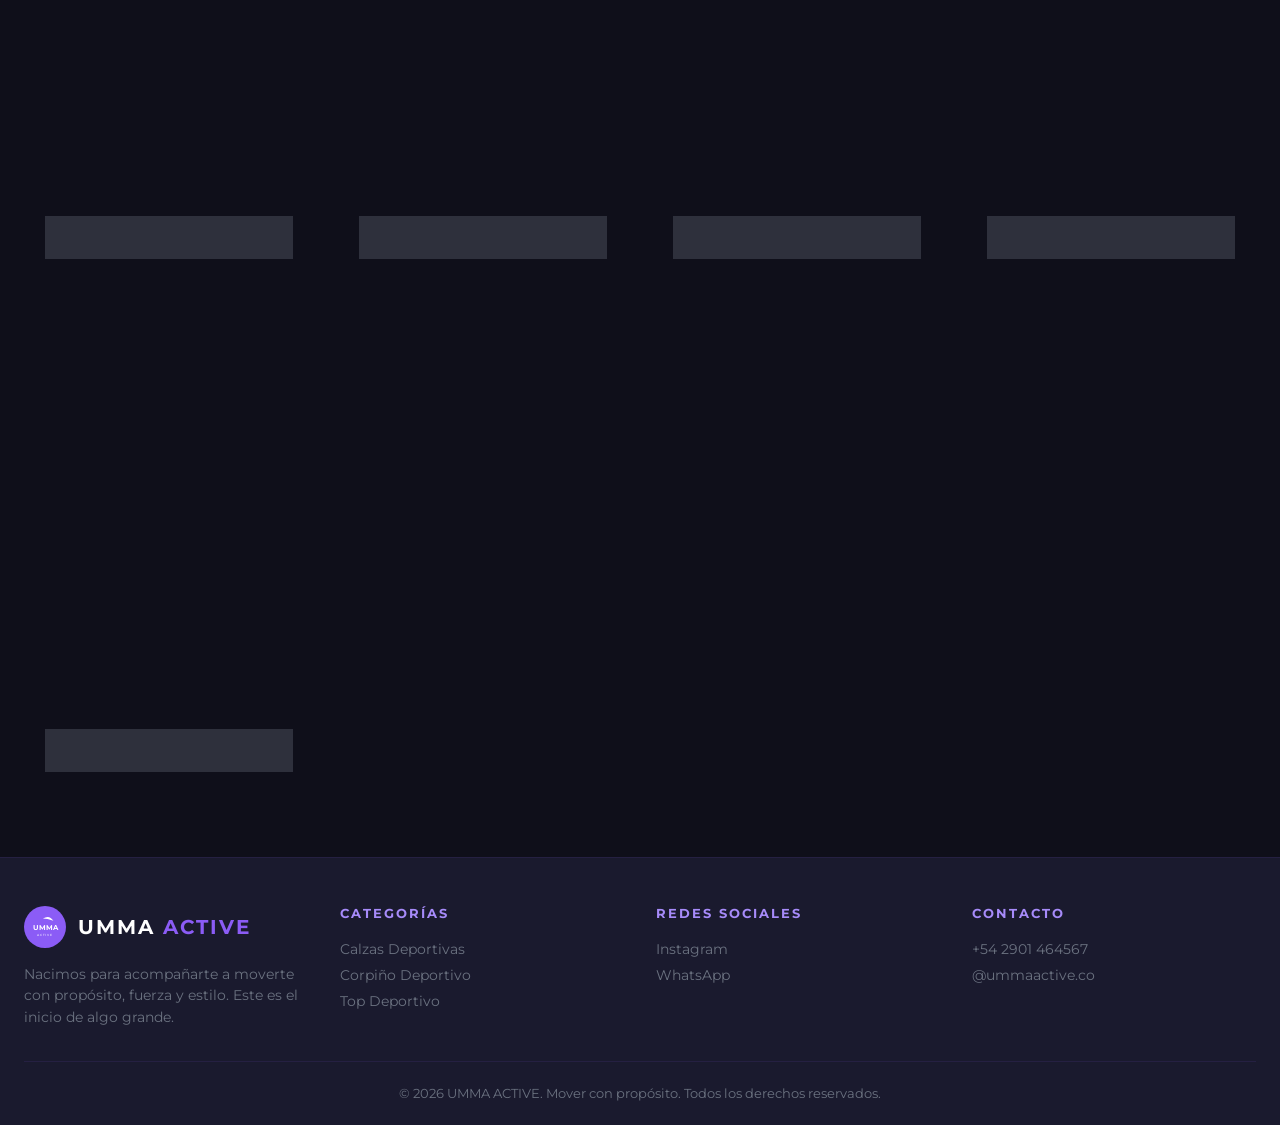
==== commit 402797b5: "Enhanced admin panel with stock, file upload, and category management ✨ New Features: - Stock manage" ====
--- a/index.html
+++ b/index.html
@@ -84,11 +84,8 @@
             <p>Elegí tu estilo, movete con confianza</p>
         </div>
 
-        <div class="category-tabs">
+        <div class="category-tabs" id="categoryTabs">
             <button class="category-tab active" onclick="filtrarProductos('all', this)">Todos</button>
-            <button class="category-tab" onclick="filtrarProductos('calzas', this)">Calzas Deportivas</button>
-            <button class="category-tab" onclick="filtrarProductos('corpiño', this)">Corpiño Deportivo</button>
-            <button class="category-tab" onclick="filtrarProductos('top', this)">Top Deportivo</button>
         </div>
     </section>
 
@@ -183,25 +180,21 @@
             <div class="modal-body" id="checkoutBody">
                 <div class="order-summary" id="orderSummary"></div>
 
-                <form id="checkoutForm" action="https://formspree.io/f/xojrrvgq" method="POST" onsubmit="enviarPedido(event)">
+                <form id="checkoutForm" action="https://getform.io/f/30knbbi2w3z" method="POST" onsubmit="enviarPedido(event)">
                     <div class="form-group">
                         <label>Nombre Completo</label>
-                        <input type="text" id="customerName" name="name" required placeholder="Tu nombre completo">
+                        <input type="text" id="customerName" name="fi-sender-fullName" required placeholder="Tu nombre completo">
                     </div>
                     <div class="form-group">
                         <label>Teléfono / WhatsApp</label>
-                        <input type="tel" id="customerPhone" name="phone" required placeholder="+54 2901 464567">
-                    </div>
-                    <div class="form-group">
-                        <label>Dirección de Envío</label>
-                        <input type="text" id="customerAddress" name="address" required placeholder="Tu dirección completa">
+                        <input type="tel" id="customerPhone" name="fi-text-phone" required placeholder="+54 2901 464567">
                     </div>
                     <div class="form-group">
                         <label>Notas (opcional)</label>
-                        <textarea id="customerNotes" name="notes" placeholder="Talle, color preferido, etc."></textarea>
+                        <textarea id="customerNotes" name="fi-text-notes" placeholder="Talle, color preferido, etc."></textarea>
                     </div>
                     <!-- Hidden field for order details -->
-                    <input type="hidden" id="orderDetails" name="order_details">
+                    <input type="hidden" id="orderDetails" name="fi-text-message">
                     <button type="submit" class="confirm-btn" id="confirmBtn">
                         Confirmar Pedido
                     </button>
--- a/css/style.css
+++ b/css/style.css
@@ -1128,3 +1128,66 @@
 .hidden {
     display: none !important;
 }
+
+/* Stock Status Styles */
+.stock-info {
+    font-size: 0.8rem;
+    font-weight: 600;
+    margin-bottom: 0.5rem;
+    padding: 0.2rem 0.5rem;
+    border-radius: 4px;
+    text-align: center;
+}
+
+.in-stock {
+    color: var(--success);
+    background: rgba(16, 185, 129, 0.1);
+}
+
+.low-stock {
+    color: #f59e0b;
+    background: rgba(245, 158, 11, 0.1);
+}
+
+.out-of-stock {
+    color: var(--danger);
+    background: rgba(239, 68, 68, 0.1);
+}
+
+.out-of-stock-badge {
+    position: absolute;
+    top: 1rem;
+    right: 1rem;
+    background: var(--danger);
+    color: white;
+    padding: 0.3rem 0.8rem;
+    border-radius: 50px;
+    font-size: 0.7rem;
+    font-weight: 600;
+    letter-spacing: 1px;
+    text-transform: uppercase;
+    z-index: 2;
+}
+
+.product-card.out-of-stock {
+    opacity: 0.7;
+}
+
+.product-card.out-of-stock .product-image-wrap img {
+    filter: grayscale(50%);
+}
+
+.add-to-cart-btn.disabled {
+    background: var(--gray);
+    border-color: var(--gray);
+    color: var(--gray-light);
+    cursor: not-allowed;
+    opacity: 0.5;
+}
+
+.add-to-cart-btn.disabled:hover {
+    background: var(--gray);
+    border-color: var(--gray);
+    transform: none;
+    box-shadow: none;
+}
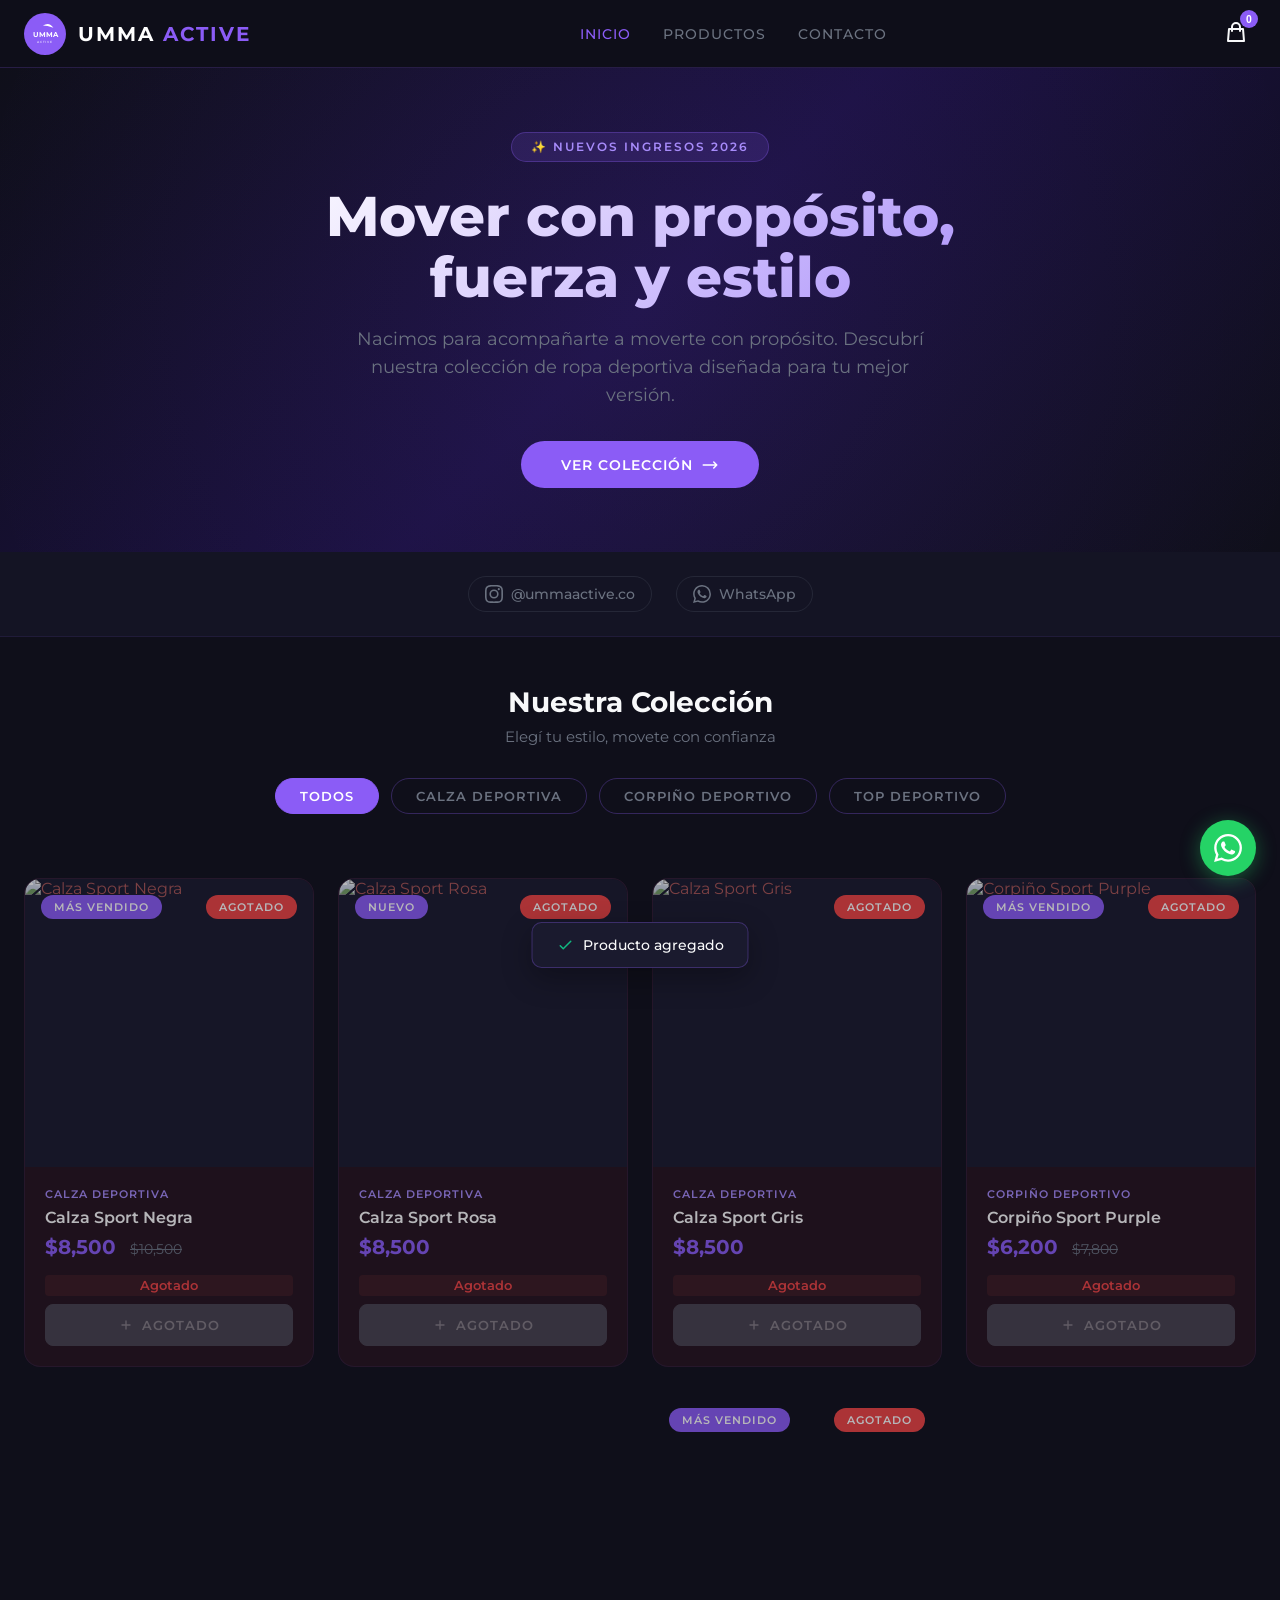
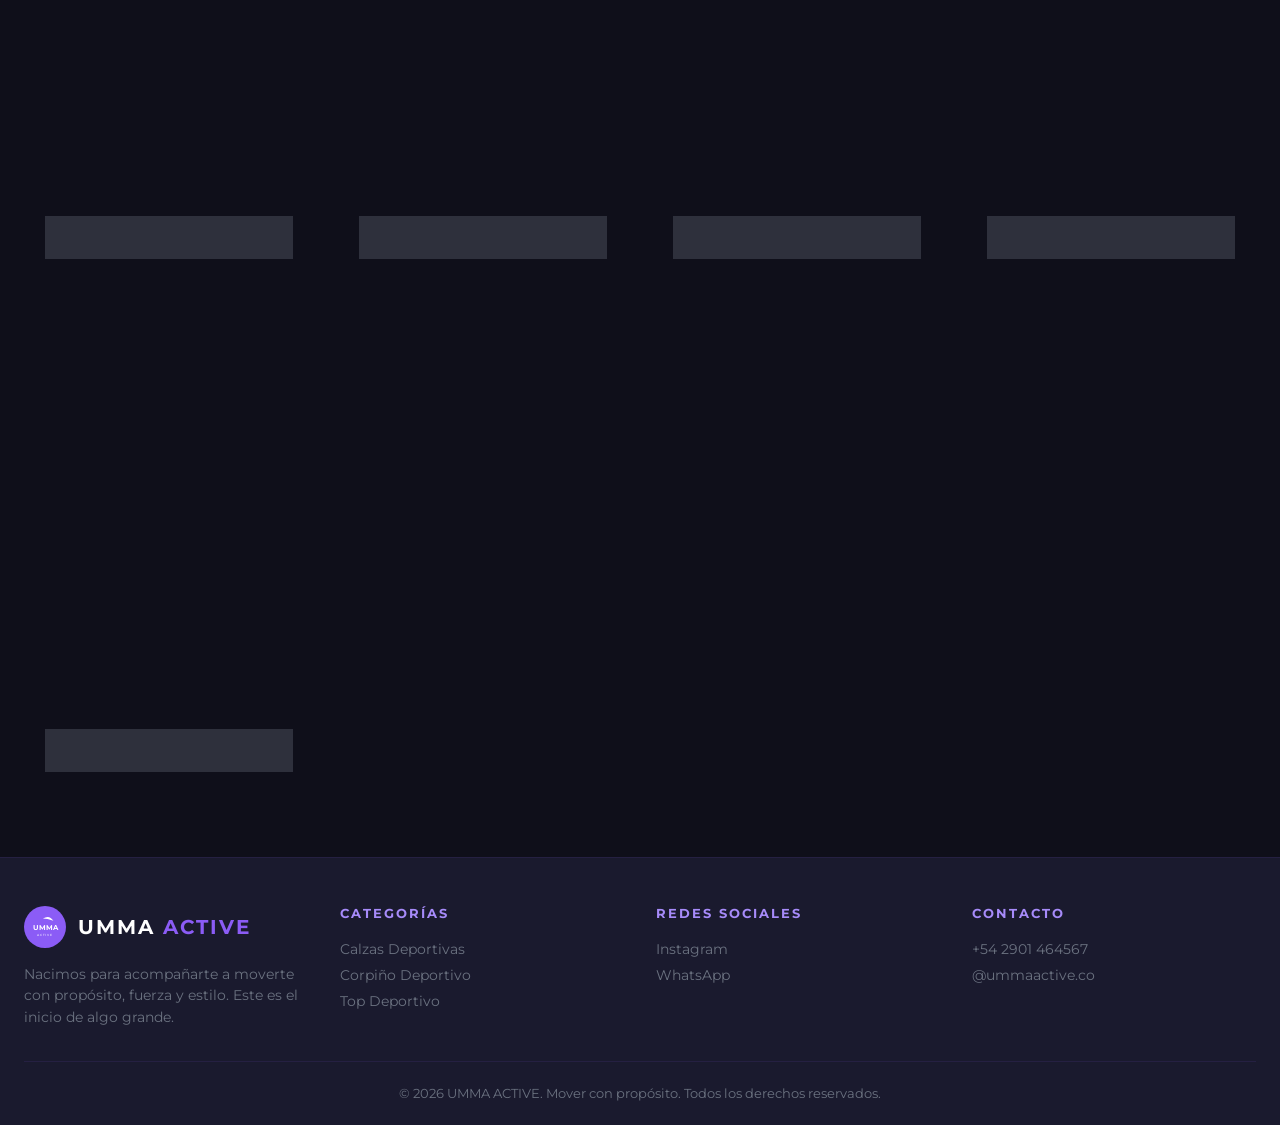
==== commit 26eb2796: "Add high-quality favicon for UMMA ACTIVE ✨ New Favicon Features: - Created SVG favicon based on UMMA" ====
--- a/index.html
+++ b/index.html
@@ -9,7 +9,10 @@
     <link rel="stylesheet" href="css/style.css">
     
     <!-- Favicon -->
-    <link rel="icon" type="image/x-icon" href="assets/favicon.ico">
+    <link rel="icon" type="image/svg+xml" href="assets/favicon.svg">
+    <link rel="icon" type="image/png" sizes="32x32" href="assets/favicon-32x32.png">
+    <link rel="icon" type="image/png" sizes="16x16" href="assets/favicon-16x16.png">
+    <link rel="apple-touch-icon" sizes="180x180" href="assets/apple-touch-icon.png">
 </head>
 <body>
 
